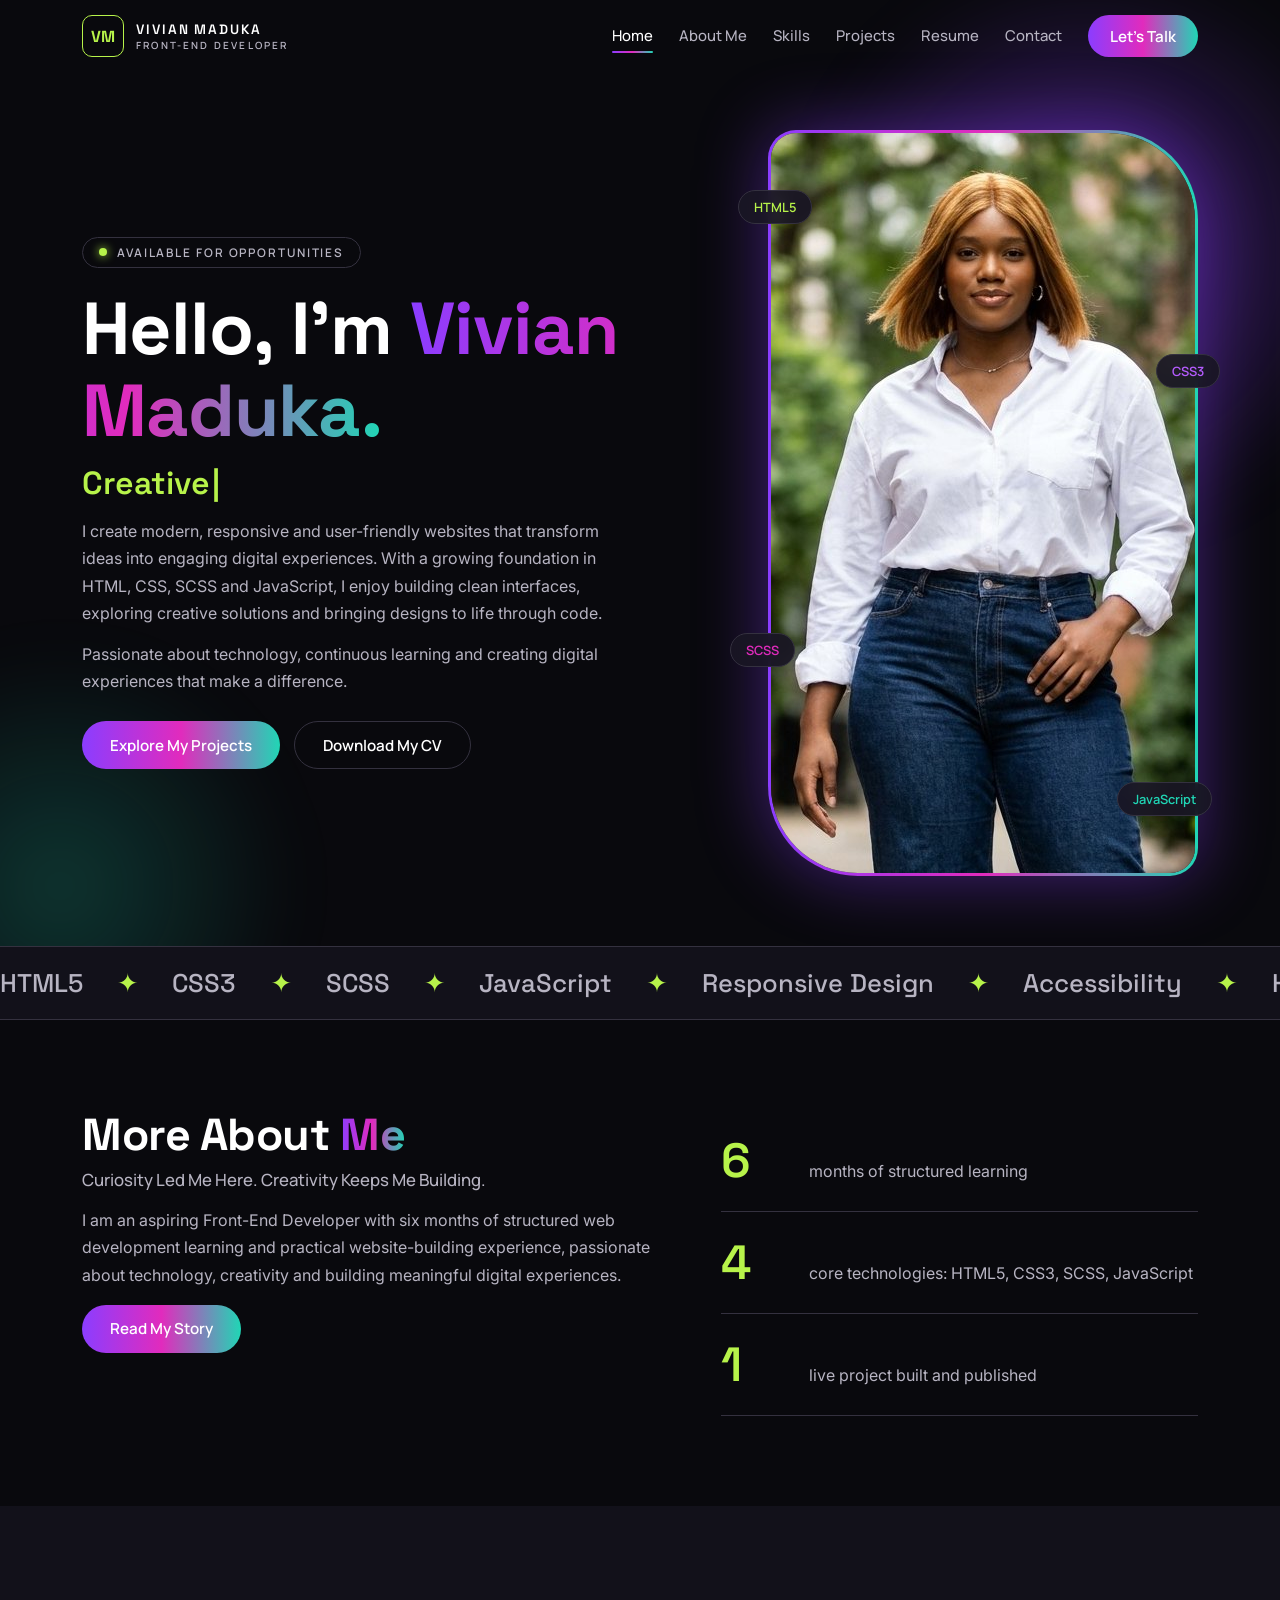
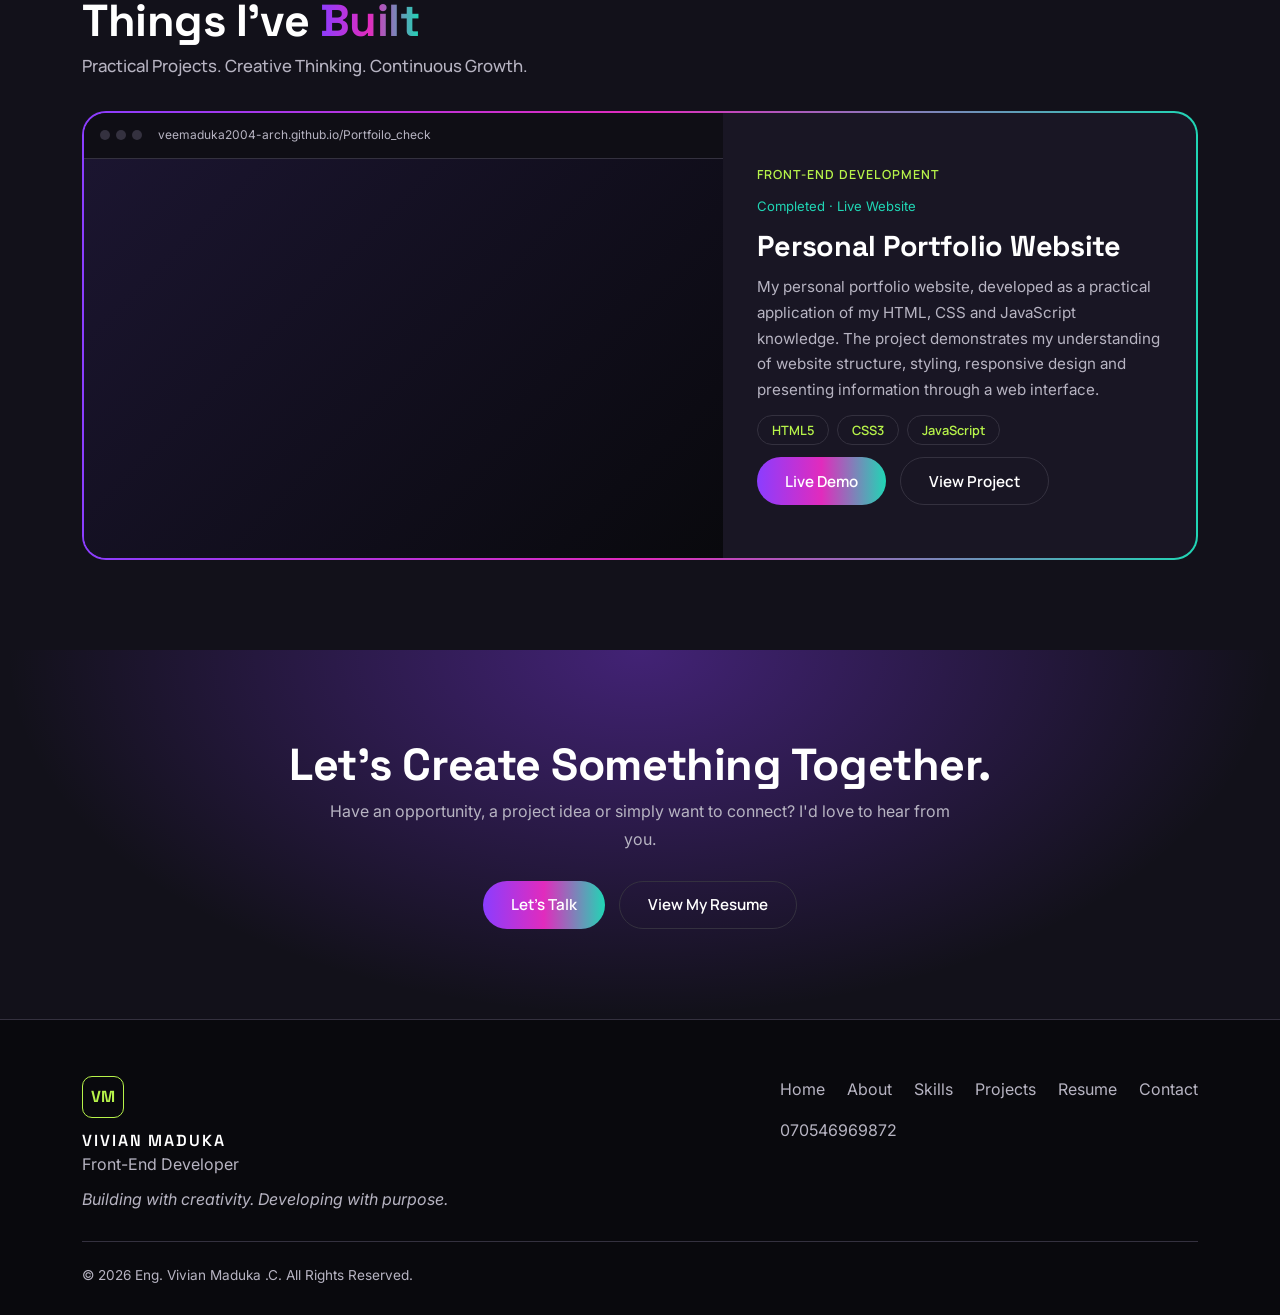
==== vivian-portfolio/index.html @ ad2b27b4 "mt first commit" ====
<!DOCTYPE html>
<html lang="en">
<head>
<meta charset="utf-8">
<meta name="viewport" content="width=device-width, initial-scale=1">
<title>Eng. Vivian Maduka | Front-End Developer</title>
<meta name="description" content="Eng. Vivian Maduka is an aspiring Front-End Developer building modern, responsive websites with HTML5, CSS3, SCSS and JavaScript.">
<meta name="keywords" content="front-end developer, HTML5, CSS3, SCSS, JavaScript, responsive web design, portfolio, Lagos">
<meta property="og:title" content="Eng. Vivian Maduka | Front-End Developer"><meta property="og:description" content="Eng. Vivian Maduka is an aspiring Front-End Developer building modern, responsive websites with HTML5, CSS3, SCSS and JavaScript."><meta property="og:type" content="website"><meta property="og:image" content="assets/images/vivian-hero.jpg">
<meta name="theme-color" content="#09090D">
<link rel="preconnect" href="https://fonts.googleapis.com"><link rel="preconnect" href="https://fonts.gstatic.com" crossorigin>
<link href="https://fonts.googleapis.com/css2?family=Inter:wght@400;500;600&family=Manrope:wght@500;600;700&family=Space+Grotesk:wght@500;600;700&display=swap" rel="stylesheet">
<link rel="stylesheet" href="css/style.css">
<script type="application/ld+json">{"@context":"https://schema.org","@type":"Person","name":"Eng. Vivian Maduka .C.","jobTitle":"Front-End Developer","email":"veemaduka2004@gmail.com","telephone":"070546969872","url":"https://veemaduka2004-arch.github.io/Portfoilo_check/"}</script>
</head>
<body data-page="index">
<a class="skip" href="#main">Skip to content</a>
<header id="hd"><div class="wrap nav">
<a class="brand" href="index.html" aria-label="Vivian Maduka home"><span class="mono">VM</span><span><b>VIVIAN MADUKA</b><small>FRONT-END DEVELOPER</small></span></a>
<button class="burger" aria-expanded="false" aria-controls="menu" aria-label="Open menu"><span></span></button>
<nav aria-label="Main"><ul id="menu"><li><a class="l" href="index.html">Home</a></li><li><a class="l" href="about.html">About Me</a></li><li><a class="l" href="skills.html">Skills</a></li><li><a class="l" href="projects.html">Projects</a></li><li><a class="l" href="resume.html">Resume</a></li><li><a class="l" href="contact.html">Contact</a></li><li><a class="btn sm" href="contact.html">Let's Talk</a></li></ul></nav>
</div></header>
<main id="main">

<section class="hero"><div class="wrap hero-g">
<div>
<span class="badge"><i></i>AVAILABLE FOR OPPORTUNITIES</span>
<h1>Hello, I'm <span class="grad-t">Vivian Maduka.</span></h1>
<p class="role" aria-live="off"><span id="type">Front-End Developer</span><span class="caret">|</span></p>
<p>I create modern, responsive and user-friendly websites that transform ideas into engaging digital experiences. With a growing foundation in HTML, CSS, SCSS and JavaScript, I enjoy building clean interfaces, exploring creative solutions and bringing designs to life through code.</p>
<p class="dim">Passionate about technology, continuous learning and creating digital experiences that make a difference.</p>
<div class="cta"><a class="btn" href="projects.html">Explore My Projects</a><a class="btn ghost" href="assets/Vivian-Maduka-CV.pdf" download="Vivian-Maduka-CV.pdf">Download My CV</a></div>
</div>
<div class="pwrap"><div class="pimg"><img src="assets/images/vivian-hero.jpg" width="590" height="740" alt="Portrait of Eng. Vivian Maduka in a white shirt, smiling"></div>
<span class="fl f1">HTML5</span><span class="fl f2">CSS3</span><span class="fl f3">SCSS</span><span class="fl f4">JavaScript</span></div>
</div></section>
<div class="marq" aria-hidden="true"><div class="mt"><span>HTML5</span><b>✦</b><span>CSS3</span><b>✦</b><span>SCSS</span><b>✦</b><span>JavaScript</span><b>✦</b><span>Responsive Design</span><b>✦</b><span>Accessibility</span><b>✦</b><span>HTML5</span><b>✦</b><span>CSS3</span><b>✦</b><span>SCSS</span><b>✦</b><span>JavaScript</span><b>✦</b><span>Responsive Design</span><b>✦</b><span>Accessibility</span><b>✦</b><span>HTML5</span><b>✦</b><span>CSS3</span><b>✦</b><span>SCSS</span><b>✦</b><span>JavaScript</span><b>✦</b><span>Responsive Design</span><b>✦</b><span>Accessibility</span><b>✦</b><span>HTML5</span><b>✦</b><span>CSS3</span><b>✦</b><span>SCSS</span><b>✦</b><span>JavaScript</span><b>✦</b><span>Responsive Design</span><b>✦</b><span>Accessibility</span><b>✦</b></div></div>
<section><div class="wrap split"><div class="rv"><h2>More About <span class="grad-t">Me</span></h2><p class="sub">Curiosity Led Me Here. Creativity Keeps Me Building.</p>
<p>I am an aspiring Front-End Developer with six months of structured web development learning and practical website-building experience, passionate about technology, creativity and building meaningful digital experiences.</p><a class="btn" href="about.html">Read My Story</a></div>
<div class="rv"><div class="fact"><b>6</b><span>months of structured learning</span></div><div class="fact"><b>4</b><span>core technologies: HTML5, CSS3, SCSS, JavaScript</span></div><div class="fact"><b>1</b><span>live project built and published</span></div></div></div></section>
<section class="alt"><div class="wrap"><h2>Things I've <span class="grad-t">Built</span></h2><p class="sub">Practical Projects. Creative Thinking. Continuous Growth.</p><article class="proj rv">
<a class="shot" href="https://veemaduka2004-arch.github.io/Portfoilo_check/" target="_blank" rel="noopener" aria-label="Open the live Personal Portfolio Website in a new tab">
<div class="bar"><i></i><i></i><i></i><span>veemaduka2004-arch.github.io/Portfoilo_check</span></div>
<div class="frame"><iframe src="https://veemaduka2004-arch.github.io/Portfoilo_check/" title="Live preview of Vivian's Personal Portfolio Website" loading="lazy" tabindex="-1"></iframe></div></a>
<div class="pb"><span class="tag">Front-End Development</span><span class="status">Completed · Live Website</span>
<h3>Personal Portfolio Website</h3>
<p>My personal portfolio website, developed as a practical application of my HTML, CSS and JavaScript knowledge. The project demonstrates my understanding of website structure, styling, responsive design and presenting information through a web interface.</p>
<div class="badges"><span>HTML5</span><span>CSS3</span><span>JavaScript</span></div>
<div class="cta"><a class="btn" href="https://veemaduka2004-arch.github.io/Portfoilo_check/" target="_blank" rel="noopener">Live Demo</a><a class="btn ghost" href="https://veemaduka2004-arch.github.io/Portfoilo_check/" target="_blank" rel="noopener">View Project</a></div></div></article></div></section>
<section class="band"><div class="wrap"><h2>Let's Create Something Together.</h2><p>Have an opportunity, a project idea or simply want to connect? I'd love to hear from you.</p><div class="cta c"><a class="btn" href="contact.html">Let's Talk</a><a class="btn ghost" href="resume.html">View My Resume</a></div></div></section></main>
<footer><div class="wrap">
<div class="ft"><div><span class="mono">VM</span><h3>VIVIAN MADUKA</h3><p>Front-End Developer</p><p class="q">Building with creativity. Developing with purpose.</p></div>
<div><ul><li><a href="index.html">Home</a></li><li><a href="about.html">About</a></li><li><a href="skills.html">Skills</a></li><li><a href="projects.html">Projects</a></li><li><a href="resume.html">Resume</a></li><li><a href="contact.html">Contact</a></li></ul><p class="ph"><a href="tel:070546969872">070546969872</a></p><!-- Add LinkedIn / GitHub icon links here once the real profile URLs are available --></div></div>
<p class="cp">© 2026 Eng. Vivian Maduka .C. All Rights Reserved.</p>
</div></footer>
<button id="top" aria-label="Back to top">↑</button>
<script src="js/script.js"></script>
</body></html>
---- vivian-portfolio/css/style.css ----
:root{--bg:#09090D;--bg2:#12111A;--card:#191624;--p:#8B3DFF;--v:#B65CFF;--m:#E12BBD;--lime:#B7F34A;--teal:#20D6B5;--tx:#fff;--tx2:#B7B4C2;--bd:#34313F;
--g:linear-gradient(90deg,#8B3DFF,#E12BBD,#20D6B5);--hd:'Space Grotesk',system-ui,sans-serif;--bodyf:'Inter',system-ui,sans-serif;--mf:'Manrope',system-ui,sans-serif}
*{box-sizing:border-box;margin:0}
html{scroll-behavior:smooth;scroll-padding-top:80px}
body{background:var(--bg);color:var(--tx);font:400 1rem/1.7 var(--bodyf);overflow-x:hidden}
img{max-width:100%;display:block}a{color:var(--lime)}
:focus-visible{outline:3px solid var(--lime);outline-offset:3px}
.skip{position:absolute;left:-999px;top:8px;background:var(--lime);color:#000;padding:8px 14px;z-index:99;border-radius:6px}.skip:focus{left:8px}
.wrap{max-width:1160px;margin:0 auto;padding:0 22px}
h1,h2,h3{font-family:var(--hd);line-height:1.12;letter-spacing:-.01em}
h2{font-size:clamp(1.9rem,4vw,2.8rem);margin-bottom:8px}h2.sm{font-size:1.4rem;margin:44px 0 18px;color:var(--v)}h2.sm:first-child{margin-top:0}
.grad-t,.ph-head h1 span{background:var(--g);-webkit-background-clip:text;background-clip:text;color:transparent}
.sub{color:var(--tx2);font:500 1.05rem var(--mf);margin-bottom:34px}.dim{color:var(--tx2)}
section{padding:90px 0}.alt{background:var(--bg2)}
.btn{display:inline-flex;align-items:center;justify-content:center;min-height:48px;padding:0 28px;border-radius:999px;border:0;font:600 .95rem var(--mf);color:#fff;background:var(--g);text-decoration:none;cursor:pointer;transition:transform .2s,box-shadow .2s}
.btn:hover{transform:translateY(-2px);box-shadow:0 10px 30px rgba(139,61,255,.45)}
.btn.ghost{background:transparent;border:1px solid var(--bd);color:#fff}.btn.ghost:hover{border-color:var(--lime);box-shadow:none}
.btn.sm{min-height:42px;padding:0 22px}.btn:disabled{opacity:.6;cursor:wait}
.cta{display:flex;gap:14px;flex-wrap:wrap}.cta.c{justify-content:center}
header{position:fixed;inset:0 0 auto;z-index:50;transition:background .3s,border-color .3s;border-bottom:1px solid transparent}
header.sc,header.open{background:rgba(9,9,13,.92);backdrop-filter:blur(12px);border-color:var(--bd)}
.nav{display:flex;align-items:center;justify-content:space-between;height:72px}
.brand{display:flex;align-items:center;gap:12px;text-decoration:none;color:#fff}
.mono{display:inline-grid;place-items:center;width:42px;height:42px;border:1.5px solid var(--lime);border-radius:10px;font:700 1rem var(--hd);color:var(--lime);letter-spacing:.5px}
.brand b{display:block;font:600 .85rem var(--hd);letter-spacing:.14em}.brand small{display:block;font:600 .62rem var(--mf);letter-spacing:.22em;color:var(--tx2)}
nav ul{list-style:none;padding:0;display:flex;align-items:center;gap:26px}
nav a.l{color:var(--tx2);text-decoration:none;font:500 .93rem var(--mf);padding:6px 0;position:relative}
nav a.l:hover,nav a.l.on{color:#fff}nav a.l.on:after{content:"";position:absolute;left:0;right:0;bottom:-2px;height:2px;background:var(--g);border-radius:2px}
.burger{display:none;background:none;border:0;width:46px;height:46px;cursor:pointer}
.burger span,.burger span:before,.burger span:after{display:block;width:24px;height:2px;background:#fff;margin:auto;position:relative;transition:.25s}
.burger span:before,.burger span:after{content:"";position:absolute;left:0}.burger span:before{top:-7px}.burger span:after{top:7px}
.burger[aria-expanded=true] span{background:transparent}.burger[aria-expanded=true] span:before{top:0;transform:rotate(45deg)}.burger[aria-expanded=true] span:after{top:0;transform:rotate(-45deg)}
@media(max-width:940px){.burger{display:block}
nav ul{position:absolute;top:100%;left:0;right:0;flex-direction:column;align-items:stretch;gap:0;background:rgba(9,9,13,.97);padding:0 22px;max-height:0;overflow:hidden;opacity:0;transition:max-height .35s,opacity .3s,padding .3s}
nav ul.open{max-height:520px;opacity:1;padding:8px 22px 24px}
nav a.l{display:block;padding:14px 0;border-bottom:1px solid var(--bd)}nav a.l.on:after{display:none}nav a.l.on{color:var(--lime)}nav .btn{width:100%;margin-top:14px}}
.hero{position:relative;min-height:100vh;display:flex;align-items:center;padding:130px 0 70px;overflow:hidden}
.hero:before{content:"";position:absolute;width:620px;height:620px;right:-120px;top:-60px;background:radial-gradient(circle,rgba(139,61,255,.45),transparent 65%);filter:blur(30px)}
.hero:after{content:"";position:absolute;width:520px;height:520px;left:-200px;bottom:-200px;background:radial-gradient(circle,rgba(32,214,181,.22),transparent 65%);filter:blur(30px)}
.hero-g{position:relative;z-index:1;display:grid;grid-template-columns:1.1fr .9fr;gap:50px;align-items:center}
.hero h1{font-size:clamp(2.6rem,6.2vw,4.6rem);margin:20px 0 10px}
.badge{display:inline-flex;align-items:center;gap:10px;border:1px solid var(--bd);border-radius:999px;padding:6px 16px;font:600 .74rem var(--mf);letter-spacing:.16em;color:var(--tx2)}
.badge i{width:8px;height:8px;border-radius:50%;background:var(--lime);box-shadow:0 0 10px var(--lime)}
.role{font:600 clamp(1.4rem,3vw,2rem) var(--hd);color:var(--lime);margin-bottom:18px;min-height:1.3em}.caret{animation:bl 1s steps(1) infinite;margin-left:2px}@keyframes bl{50%{opacity:0}}
.hero p{max-width:560px;color:var(--tx2);margin-bottom:14px}.hero p.role{color:var(--lime)}.hero .cta{margin-top:26px}
.pwrap{position:relative;max-width:430px;margin-left:auto}
.pimg{border-radius:28px 90px 28px 90px;padding:3px;background:var(--g);box-shadow:0 0 70px rgba(139,61,255,.45)}
.pimg img{width:100%;aspect-ratio:4/5;object-fit:cover;object-position:center 15%;border-radius:25px 87px 25px 87px;background:var(--card)}
.pimg.sq{border-radius:24px}.pimg.sq img{border-radius:21px;aspect-ratio:3/4}
.fl{position:absolute;padding:7px 15px;border-radius:999px;background:rgba(25,22,36,.92);border:1px solid var(--bd);font:600 .8rem var(--mf);animation:fy 5s ease-in-out infinite;backdrop-filter:blur(6px)}
.f1{top:8%;left:-30px;color:var(--lime)}.f2{top:30%;right:-22px;color:var(--v);animation-delay:-1s}.f3{bottom:28%;left:-38px;color:var(--m);animation-delay:-2s}.f4{bottom:8%;right:-14px;color:var(--teal);animation-delay:-3s}
@keyframes fy{50%{transform:translateY(-10px)}}
@media(max-width:860px){.hero{padding-top:110px}.hero-g{grid-template-columns:1fr}.pwrap{margin:10px auto 0;max-width:340px}.f1,.f3{left:-8px}.f2,.f4{right:-8px}.btn{width:100%}.cta .btn{flex:1 1 100%}}
.marq{border-block:1px solid var(--bd);background:var(--bg2);overflow:hidden;padding:20px 0}
.mt{display:flex;width:max-content;gap:34px;animation:mq 30s linear infinite;font:500 1.6rem var(--hd);color:var(--tx2)}.mt b{color:var(--lime)}@keyframes mq{to{transform:translateX(-50%)}}
.split{display:grid;grid-template-columns:1.1fr .9fr;gap:56px;align-items:start}.split p{margin-bottom:16px;max-width:62ch;color:var(--tx2)}
@media(max-width:860px){.split{grid-template-columns:1fr;gap:34px}}
.fact{display:flex;align-items:baseline;gap:18px;padding:20px 0;border-bottom:1px solid var(--bd)}.fact b{font:600 3rem var(--hd);color:var(--lime);min-width:70px}.fact span{color:var(--tx2)}
.ph-head{padding:150px 0 40px;background:radial-gradient(ellipse at 80% 0,rgba(139,61,255,.3),transparent 60%)}.ph-head h1{font-size:clamp(2.3rem,5.5vw,3.8rem);margin-bottom:12px}.ph-head+section{padding-top:50px}
.grid{display:grid;grid-template-columns:repeat(3,1fr);gap:22px}.grid.g4{grid-template-columns:repeat(4,1fr)}.grid.one{grid-template-columns:1fr}
@media(max-width:980px){.grid,.grid.g4{grid-template-columns:1fr 1fr}}@media(max-width:600px){.grid,.grid.g4{grid-template-columns:1fr}}
.card{background:var(--card);border:1px solid var(--bd);border-radius:18px;padding:28px;transition:transform .25s,border-color .25s,box-shadow .25s}
.card:hover{transform:translateY(-4px);border-color:var(--p);box-shadow:0 14px 40px rgba(139,61,255,.18)}
.ic{width:32px;height:32px;stroke:var(--lime);fill:none;stroke-width:1.6;stroke-linecap:round;stroke-linejoin:round;margin-bottom:14px}
.card h3{font-size:1.2rem;margin-bottom:8px}.card p{color:var(--tx2);font-size:.95rem}
.stages{display:grid;grid-template-columns:repeat(3,1fr);gap:22px}@media(max-width:980px){.stages{grid-template-columns:1fr}}
.stage .num{font:700 3rem var(--hd);background:var(--g);-webkit-background-clip:text;background-clip:text;color:transparent;display:block;line-height:1;margin-bottom:10px}
.stage ul{list-style:none;padding:0;margin-top:14px}.stage li{font-size:.9rem;color:var(--tx2);padding:5px 0 5px 20px;position:relative;border-top:1px solid var(--bd)}.stage li:before{content:"";position:absolute;left:0;top:14px;width:8px;height:8px;border-radius:50%;background:var(--lime)}
.job{padding:16px 20px;border-left:3px solid var(--p);background:var(--card);border-radius:0 12px 12px 0;margin-bottom:14px}.job b{display:block;font-family:var(--hd)}.job span{color:var(--tx2);font-size:.9rem}
.chips{display:flex;flex-wrap:wrap;gap:10px;align-content:flex-start}.chips span,.badges span{border:1px solid var(--bd);border-radius:999px;padding:8px 18px;font:600 .88rem var(--mf);color:#fff;background:var(--card)}
.story p{font-size:1.02rem}
.proj{display:grid;grid-template-columns:1.15fr .85fr;gap:0;border-radius:24px;padding:2px;background:var(--g);overflow:hidden}
.proj>*{background:var(--card)}.proj .shot{border-radius:22px 0 0 22px;display:block;text-decoration:none;overflow:hidden}.pb{padding:34px;border-radius:0 22px 22px 0;display:flex;flex-direction:column;gap:12px;justify-content:center}
.bar{display:flex;align-items:center;gap:6px;padding:12px 16px;background:#0f0e15;border-bottom:1px solid var(--bd)}.bar i{width:10px;height:10px;border-radius:50%;background:var(--bd)}.bar span{margin-left:10px;font-size:.75rem;color:var(--tx2);overflow:hidden;text-overflow:ellipsis;white-space:nowrap}
.frame{position:relative;aspect-ratio:16/10;overflow:hidden;background:linear-gradient(135deg,#1b1530,#09090D)}.frame iframe{position:absolute;top:0;left:0;width:1280px;height:800px;border:0;transform-origin:0 0;pointer-events:none;transition:transform .4s}
.tag{font:600 .78rem var(--mf);color:var(--lime);letter-spacing:.08em;text-transform:uppercase}.status{font-size:.82rem;color:var(--teal)}
.pb h3{font-size:1.8rem}.pb p{color:var(--tx2);font-size:.95rem}.badges{display:flex;gap:8px;flex-wrap:wrap}.badges span{padding:5px 14px;font-size:.8rem;color:var(--lime)}
@media(max-width:900px){.proj{grid-template-columns:1fr}.proj .shot{border-radius:22px 22px 0 0}.pb{border-radius:0 0 22px 22px;padding:26px}}
.pdf iframe{width:100%;height:720px;border:1px solid var(--bd);border-radius:14px;background:#fff;margin-top:34px}.pdf p{margin-top:12px;font-size:.88rem}
.band{background:radial-gradient(ellipse at 50% 0,rgba(139,61,255,.4),transparent 70%),var(--bg2);text-align:center}.band p{max-width:620px;margin:0 auto 28px;color:var(--tx2)}
.contact{display:grid;grid-template-columns:.8fr 1.2fr;gap:44px}@media(max-width:860px){.contact{grid-template-columns:1fr}}
.cc{align-self:start}.cc h3{margin-bottom:12px}.cc small{display:block;margin-top:14px;color:var(--tx2);font-size:.8rem}.cc>a:not(.btn){font:600 1.15rem var(--mf);color:#fff;text-decoration:none;word-break:break-all}.cc>a:not(.btn):hover{color:var(--lime)}.cc .wa{margin-top:26px;width:100%;background:#1a8f4c}
form{display:grid;gap:18px}label{display:block;font:600 .88rem var(--mf);margin-bottom:6px}
input,textarea{width:100%;font:400 1rem var(--bodyf);padding:14px 16px;background:var(--card);border:1px solid var(--bd);border-radius:12px;color:#fff}
input:focus,textarea:focus{border-color:var(--p);outline:0;box-shadow:0 0 0 3px rgba(139,61,255,.3)}
[aria-invalid=true]{border-color:#ff6b6b}.err{color:#ff8f8f;font-size:.82rem;min-height:1em;margin-top:4px}.hp{position:absolute;left:-9999px}
#status{display:none;padding:14px 16px;border-radius:12px;font-size:.93rem}#status.bad{display:block;background:#3a1218;color:#ffb3b3}#status.ok{display:block;background:#0f2e22;color:#9df0c8}
footer{border-top:1px solid var(--bd);background:var(--bg);padding:56px 0 28px}.ft{display:flex;justify-content:space-between;gap:30px;flex-wrap:wrap;padding-bottom:28px;border-bottom:1px solid var(--bd)}
footer h3{font:600 1rem var(--hd);letter-spacing:.12em;margin-top:12px}footer p{color:var(--tx2)}footer .q{font-style:italic;margin-top:8px}footer ul{list-style:none;padding:0;display:flex;gap:22px;flex-wrap:wrap}footer a{color:var(--tx2);text-decoration:none}footer a:hover{color:var(--lime)}.ph{margin-top:14px}.cp{margin-top:22px;font-size:.85rem;color:var(--tx2)}
#top{position:fixed;right:18px;bottom:18px;width:46px;height:46px;border-radius:50%;border:0;background:var(--g);color:#fff;font-size:1.2rem;cursor:pointer;opacity:0;pointer-events:none;transition:opacity .25s;z-index:40}#top.show{opacity:1;pointer-events:auto}
.rv{opacity:0;transform:translateY(22px);transition:opacity .7s,transform .7s}.rv.in{opacity:1;transform:none}
@media(prefers-reduced-motion:reduce){html{scroll-behavior:auto}*,*:before,*:after{animation:none!important;transition:none!important}.rv{opacity:1;transform:none}}
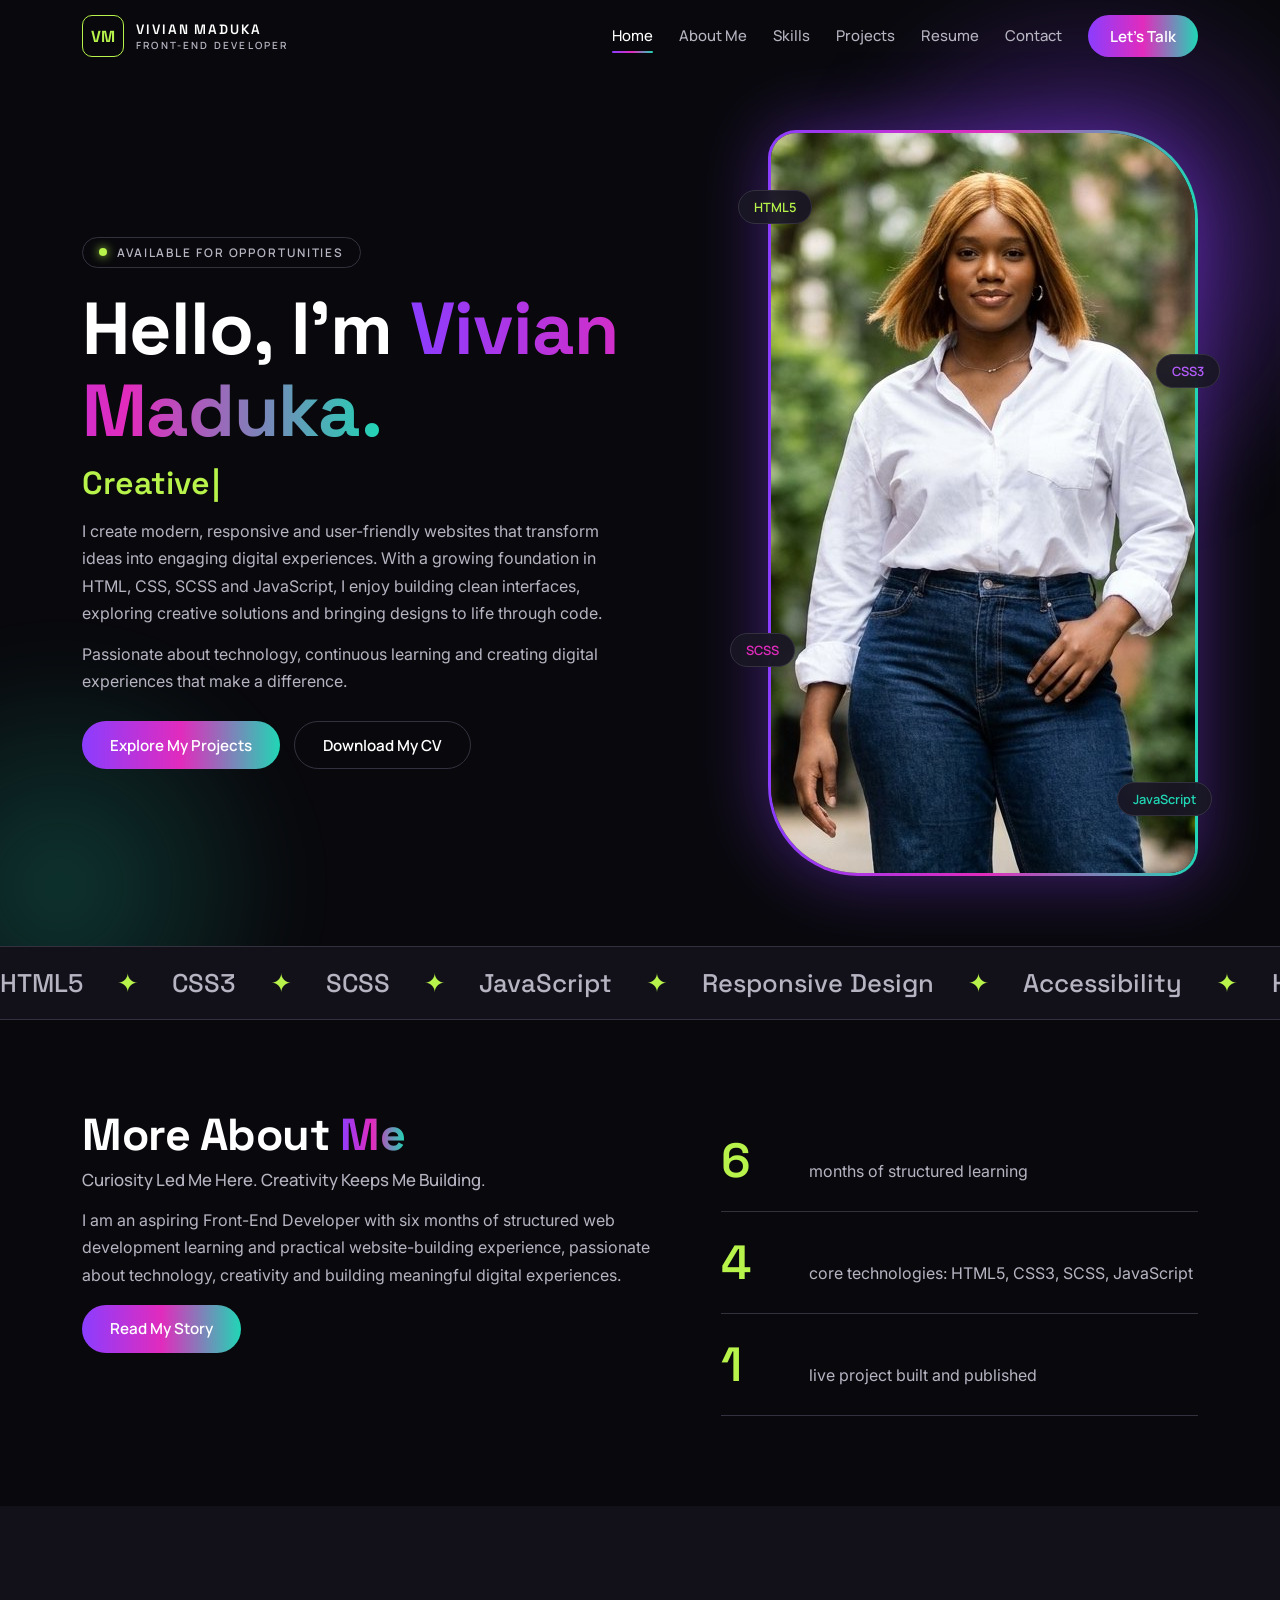
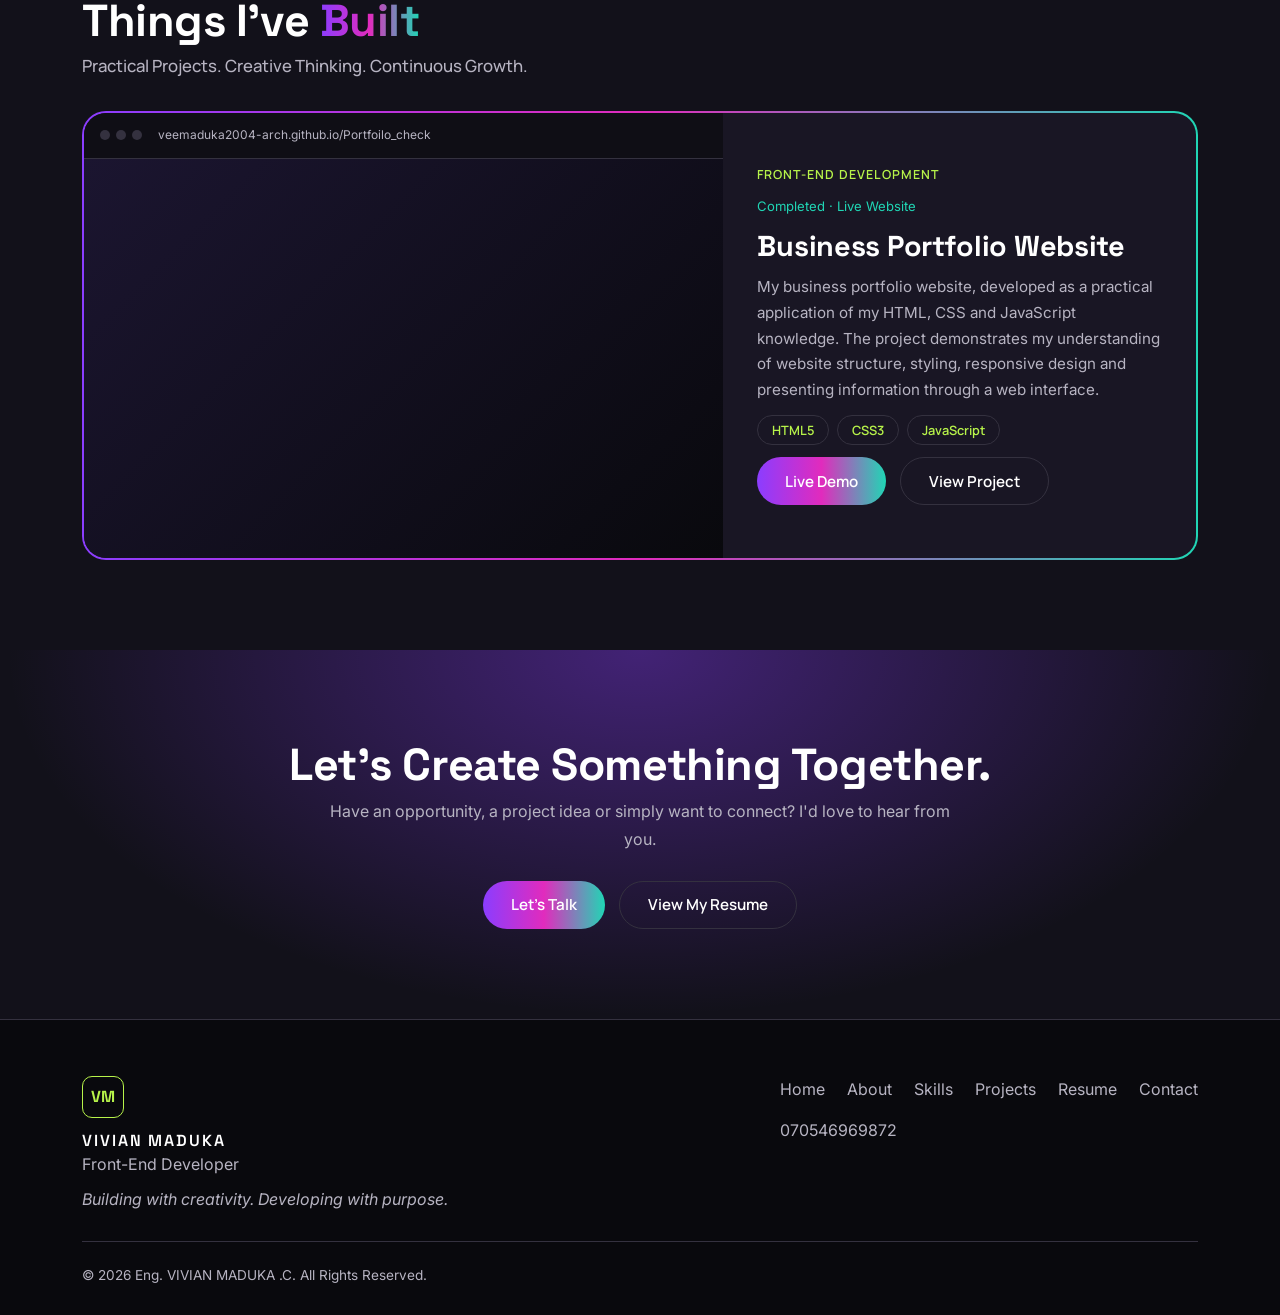
==== commit 8d9379f9: "My second commit" ====
--- a/vivian-portfolio/index.html
+++ b/vivian-portfolio/index.html
@@ -43,15 +43,15 @@
 <div class="bar"><i></i><i></i><i></i><span>veemaduka2004-arch.github.io/Portfoilo_check</span></div>
 <div class="frame"><iframe src="https://veemaduka2004-arch.github.io/Portfoilo_check/" title="Live preview of Vivian's Personal Portfolio Website" loading="lazy" tabindex="-1"></iframe></div></a>
 <div class="pb"><span class="tag">Front-End Development</span><span class="status">Completed · Live Website</span>
-<h3>Personal Portfolio Website</h3>
-<p>My personal portfolio website, developed as a practical application of my HTML, CSS and JavaScript knowledge. The project demonstrates my understanding of website structure, styling, responsive design and presenting information through a web interface.</p>
+<h3>Business Portfolio Website</h3>
+<p>My business portfolio website, developed as a practical application of my HTML, CSS and JavaScript knowledge. The project demonstrates my understanding of website structure, styling, responsive design and presenting information through a web interface.</p>
 <div class="badges"><span>HTML5</span><span>CSS3</span><span>JavaScript</span></div>
 <div class="cta"><a class="btn" href="https://veemaduka2004-arch.github.io/Portfoilo_check/" target="_blank" rel="noopener">Live Demo</a><a class="btn ghost" href="https://veemaduka2004-arch.github.io/Portfoilo_check/" target="_blank" rel="noopener">View Project</a></div></div></article></div></section>
 <section class="band"><div class="wrap"><h2>Let's Create Something Together.</h2><p>Have an opportunity, a project idea or simply want to connect? I'd love to hear from you.</p><div class="cta c"><a class="btn" href="contact.html">Let's Talk</a><a class="btn ghost" href="resume.html">View My Resume</a></div></div></section></main>
 <footer><div class="wrap">
 <div class="ft"><div><span class="mono">VM</span><h3>VIVIAN MADUKA</h3><p>Front-End Developer</p><p class="q">Building with creativity. Developing with purpose.</p></div>
 <div><ul><li><a href="index.html">Home</a></li><li><a href="about.html">About</a></li><li><a href="skills.html">Skills</a></li><li><a href="projects.html">Projects</a></li><li><a href="resume.html">Resume</a></li><li><a href="contact.html">Contact</a></li></ul><p class="ph"><a href="tel:070546969872">070546969872</a></p><!-- Add LinkedIn / GitHub icon links here once the real profile URLs are available --></div></div>
-<p class="cp">© 2026 Eng. Vivian Maduka .C. All Rights Reserved.</p>
+<p class="cp">© 2026 Eng. VIVIAN MADUKA .C. All Rights Reserved.</p>
 </div></footer>
 <button id="top" aria-label="Back to top">↑</button>
 <script src="js/script.js"></script>
